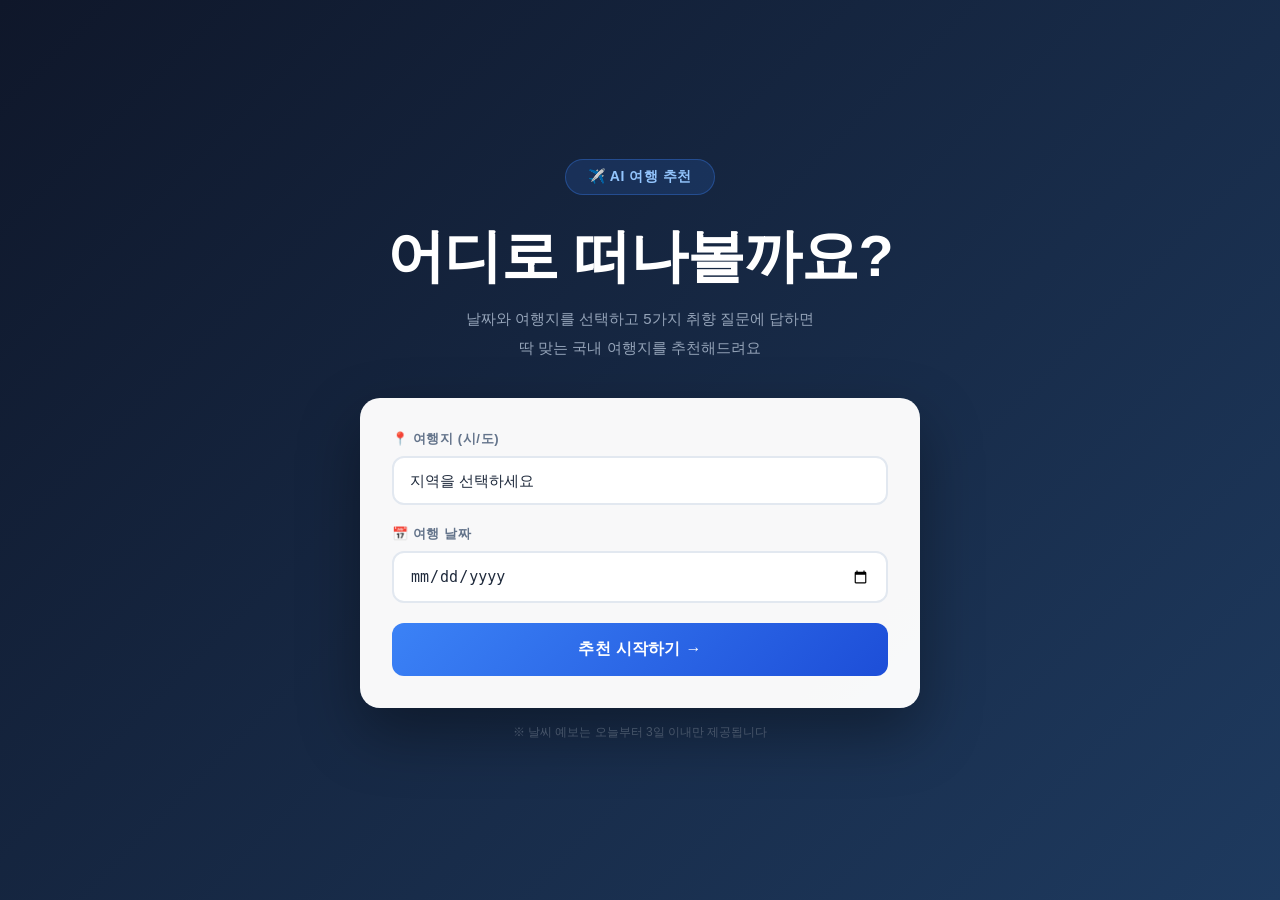
==== frontend/index.html @ f93f8a8e "Initial commit: travel recommender with weather, tourism, and Gemini AI" ====
<!DOCTYPE html>
<html lang="ko">
<head>
    <meta charset="UTF-8">
    <meta name="viewport" content="width=device-width, initial-scale=1.0">
    <title>국내 여행지 추천</title>
    <link rel="stylesheet" href="style.css">
</head>
<body>
<div id="app">

    <!-- Step 1: 지역 + 날짜 -->
    <section id="step-1" class="step active">
        <div class="hero">
            <div class="hero-content">
                <div class="hero-badge">✈️ AI 여행 추천</div>
                <h1>어디로 떠나볼까요?</h1>
                <p class="hero-sub">
                    날짜와 여행지를 선택하고 5가지 취향 질문에 답하면<br>
                    딱 맞는 국내 여행지를 추천해드려요
                </p>
                <div class="input-card">
                    <div class="input-group">
                        <label for="region-select">📍 여행지 (시/도)</label>
                        <select id="region-select">
                            <option value="">지역을 선택하세요</option>
                        </select>
                    </div>
                    <div class="input-group">
                        <label for="date-input">📅 여행 날짜</label>
                        <input type="date" id="date-input">
                    </div>
                    <button class="btn-primary" onclick="handleStep1()">
                        추천 시작하기 →
                    </button>
                </div>
                <p class="hero-note">※ 날씨 예보는 오늘부터 3일 이내만 제공됩니다</p>
            </div>
        </div>
    </section>

    <!-- Step 2-6: 취향 질문 -->
    <section id="step-questions" class="step">
        <div class="question-container">
            <div class="progress-bar">
                <div class="progress-track">
                    <div class="progress-fill" id="progress-fill"></div>
                </div>
                <span class="progress-text" id="progress-text">1 / 5</span>
            </div>
            <div class="question-content">
                <div class="question-number" id="q-number">Q1</div>
                <h2 class="question-text" id="q-text"></h2>
                <div class="options-grid" id="q-options"></div>
            </div>
            <button class="btn-back" id="back-btn" onclick="goBack()">← 이전으로</button>
        </div>
    </section>

    <!-- 로딩 -->
    <section id="step-loading" class="step">
        <div class="loading-container">
            <div class="loading-spinner"></div>
            <h2>여행지를 찾고 있어요...</h2>
            <p>날씨와 관광 정보를 분석 중입니다</p>
        </div>
    </section>

    <!-- Step 7: 결과 -->
    <section id="step-results" class="step">
        <div class="results-container">
            <div class="results-header">
                <button class="btn-restart" onclick="restart()">↩ 다시 시작</button>
                <div>
                    <h2 class="results-title"><span id="result-region"></span> 여행 추천</h2>
                    <p class="results-date" id="result-date"></p>
                </div>
            </div>

            <div id="weather-card" class="weather-card"></div>

            <h3 class="section-title">🗺️ 추천 여행지</h3>
            <div class="places-grid" id="places-grid"></div>
        </div>
    </section>

</div>

<div id="toast" class="toast"></div>

<!-- 상세정보 모달 -->
<div id="detail-modal" class="modal-overlay" onclick="closeModal(event)">
    <div class="modal-card">
        <button class="modal-close" onclick="closeDetailModal()">✕</button>
        <div id="modal-body" class="modal-body">
            <div class="loading-container" style="min-height:300px">
                <div class="loading-spinner"></div>
                <p>불러오는 중...</p>
            </div>
        </div>
    </div>
</div>

<script src="app.js"></script>
</body>
</html>
---- frontend/style.css ----
:root {
    --primary: #3B82F6;
    --primary-dark: #1D4ED8;
    --secondary: #10B981;
    --bg-1: #0F172A;
    --bg-2: #1E3A5F;
    --card-bg: rgba(255, 255, 255, 0.97);
    --text-primary: #1E293B;
    --text-muted: #64748B;
    --shadow: 0 25px 60px rgba(0, 0, 0, 0.35);
    --radius: 20px;
    --radius-sm: 12px;
}

* { margin: 0; padding: 0; box-sizing: border-box; }

body {
    font-family: 'Apple SD Gothic Neo', 'Noto Sans KR', 'Malgun Gothic', sans-serif;
    background: linear-gradient(135deg, var(--bg-1) 0%, var(--bg-2) 100%);
    min-height: 100vh;
    color: var(--text-primary);
}

/* ─── Steps ─── */
.step { display: none; }
.step.active { display: block; }

/* ─── Hero / Step 1 ─── */
.hero {
    min-height: 100vh;
    display: flex;
    align-items: center;
    justify-content: center;
    padding: 40px 20px;
}

.hero-content {
    text-align: center;
    width: 100%;
    max-width: 560px;
}

.hero-badge {
    display: inline-block;
    background: rgba(59, 130, 246, 0.15);
    border: 1px solid rgba(59, 130, 246, 0.35);
    color: #93C5FD;
    padding: 8px 22px;
    border-radius: 100px;
    font-size: 14px;
    font-weight: 600;
    margin-bottom: 28px;
    letter-spacing: 0.5px;
}

.hero h1 {
    font-size: clamp(2rem, 6vw, 3.6rem);
    font-weight: 900;
    color: #fff;
    margin-bottom: 16px;
    line-height: 1.15;
    letter-spacing: -1px;
}

.hero-sub {
    font-size: 15px;
    color: #94A3B8;
    line-height: 1.9;
    margin-bottom: 36px;
}

.input-card {
    background: var(--card-bg);
    border-radius: var(--radius);
    padding: 32px;
    box-shadow: var(--shadow);
    text-align: left;
}

.input-group { margin-bottom: 20px; }

.input-group label {
    display: block;
    font-size: 13px;
    font-weight: 700;
    color: var(--text-muted);
    margin-bottom: 8px;
    text-transform: uppercase;
    letter-spacing: 0.6px;
}

.input-group select,
.input-group input[type="date"] {
    width: 100%;
    padding: 14px 16px;
    border: 2px solid #E2E8F0;
    border-radius: var(--radius-sm);
    font-size: 15px;
    color: var(--text-primary);
    background: #fff;
    transition: border-color 0.2s;
    -webkit-appearance: none;
    appearance: none;
}

.input-group select:focus,
.input-group input[type="date"]:focus {
    outline: none;
    border-color: var(--primary);
    box-shadow: 0 0 0 3px rgba(59, 130, 246, 0.12);
}

.btn-primary {
    width: 100%;
    padding: 16px;
    background: linear-gradient(135deg, var(--primary), var(--primary-dark));
    color: #fff;
    border: none;
    border-radius: var(--radius-sm);
    font-size: 16px;
    font-weight: 800;
    cursor: pointer;
    transition: transform 0.2s, box-shadow 0.2s;
    letter-spacing: 0.3px;
}

.btn-primary:hover {
    transform: translateY(-2px);
    box-shadow: 0 10px 28px rgba(59, 130, 246, 0.45);
}

.btn-primary:active { transform: translateY(0); }

.hero-note {
    margin-top: 16px;
    font-size: 12px;
    color: #475569;
}

/* ─── Question Section ─── */
.question-container {
    min-height: 100vh;
    display: flex;
    flex-direction: column;
    align-items: center;
    justify-content: center;
    padding: 48px 20px;
    max-width: 680px;
    margin: 0 auto;
}

.progress-bar {
    width: 100%;
    display: flex;
    align-items: center;
    gap: 16px;
    margin-bottom: 56px;
}

.progress-track {
    flex: 1;
    height: 5px;
    background: rgba(255, 255, 255, 0.1);
    border-radius: 100px;
    overflow: hidden;
}

.progress-fill {
    height: 100%;
    background: linear-gradient(90deg, var(--primary), var(--secondary));
    border-radius: 100px;
    transition: width 0.4s ease;
    width: 0%;
}

.progress-text {
    color: #94A3B8;
    font-size: 13px;
    font-weight: 600;
    white-space: nowrap;
}

.question-content { width: 100%; text-align: center; }

.question-number {
    display: inline-block;
    background: rgba(59, 130, 246, 0.12);
    border: 1px solid rgba(59, 130, 246, 0.3);
    color: #93C5FD;
    padding: 4px 18px;
    border-radius: 100px;
    font-size: 12px;
    font-weight: 700;
    margin-bottom: 20px;
    letter-spacing: 1px;
    text-transform: uppercase;
}

.question-text {
    font-size: clamp(1.3rem, 3.5vw, 1.9rem);
    font-weight: 800;
    color: #fff;
    margin-bottom: 40px;
    line-height: 1.4;
}

.options-grid {
    display: grid;
    grid-template-columns: 1fr 1fr;
    gap: 16px;
    width: 100%;
}

.option-card {
    background: var(--card-bg);
    border-radius: var(--radius);
    padding: 36px 24px;
    cursor: pointer;
    border: 3px solid transparent;
    text-align: center;
    transition: transform 0.25s, box-shadow 0.25s, border-color 0.2s;
}

.option-card:hover {
    transform: translateY(-5px);
    box-shadow: 0 24px 48px rgba(0, 0, 0, 0.35);
    border-color: var(--primary);
}

.option-card:active { transform: translateY(-2px); }

.option-icon {
    font-size: 52px;
    display: block;
    margin-bottom: 16px;
    line-height: 1;
}

.option-label {
    font-size: 16px;
    font-weight: 800;
    color: var(--text-primary);
    margin-bottom: 8px;
}

.option-desc {
    font-size: 13px;
    color: var(--text-muted);
    line-height: 1.5;
}

.options-grid.four {
    grid-template-columns: 1fr 1fr;
}

.options-grid.four .option-card {
    padding: 24px 16px;
}

.options-grid.four .option-icon {
    font-size: 38px;
    margin-bottom: 10px;
}

.options-grid.four .option-label {
    font-size: 14px;
}

.options-grid.four .option-desc {
    font-size: 12px;
}

.btn-back {
    margin-top: 36px;
    background: transparent;
    border: none;
    color: #64748B;
    font-size: 14px;
    cursor: pointer;
    padding: 10px 20px;
    border-radius: 8px;
    transition: color 0.2s;
}

.btn-back:hover { color: #fff; }

/* ─── Loading ─── */
.loading-container {
    min-height: 100vh;
    display: flex;
    flex-direction: column;
    align-items: center;
    justify-content: center;
    text-align: center;
    color: #fff;
    gap: 16px;
}

.loading-spinner {
    width: 56px;
    height: 56px;
    border: 4px solid rgba(255, 255, 255, 0.1);
    border-top-color: var(--primary);
    border-radius: 50%;
    animation: spin 0.9s linear infinite;
}

@keyframes spin { to { transform: rotate(360deg); } }

.loading-container h2 { font-size: 22px; font-weight: 700; }
.loading-container p { color: #94A3B8; font-size: 14px; }

/* ─── Results ─── */
.results-container {
    max-width: 1200px;
    margin: 0 auto;
    padding: 48px 24px 80px;
}

.results-header {
    display: flex;
    align-items: center;
    gap: 20px;
    margin-bottom: 36px;
    flex-wrap: wrap;
}

.btn-restart {
    background: rgba(255, 255, 255, 0.08);
    border: 1px solid rgba(255, 255, 255, 0.15);
    color: #CBD5E1;
    padding: 10px 18px;
    border-radius: var(--radius-sm);
    cursor: pointer;
    font-size: 14px;
    transition: background 0.2s;
    white-space: nowrap;
}

.btn-restart:hover { background: rgba(255, 255, 255, 0.15); color: #fff; }

.results-title {
    font-size: clamp(1.4rem, 3vw, 2rem);
    font-weight: 900;
    color: #fff;
    letter-spacing: -0.5px;
}

.results-date {
    color: #64748B;
    font-size: 13px;
    margin-top: 4px;
}

/* ─── Weather Card ─── */
.weather-card {
    background: linear-gradient(135deg, #1E3A8A 0%, #0369A1 100%);
    border-radius: var(--radius);
    padding: 32px 36px;
    color: #fff;
    margin-bottom: 48px;
    display: flex;
    align-items: center;
    gap: 28px;
    flex-wrap: wrap;
    box-shadow: 0 16px 48px rgba(3, 105, 161, 0.35);
}

.weather-icon-big {
    font-size: 88px;
    line-height: 1;
    flex-shrink: 0;
}

.weather-info h3 {
    font-size: 16px;
    font-weight: 600;
    opacity: 0.75;
    margin-bottom: 8px;
}

.weather-temp {
    font-size: 52px;
    font-weight: 900;
    line-height: 1;
    margin-bottom: 16px;
    letter-spacing: -2px;
}

.weather-details { display: flex; gap: 24px; flex-wrap: wrap; }

.weather-detail { font-size: 14px; opacity: 0.75; }
.weather-detail span { font-weight: 700; opacity: 1; color: #BAE6FD; }

.weather-unavailable {
    background: rgba(255, 255, 255, 0.08);
    border-radius: var(--radius-sm);
    padding: 20px 28px;
    color: rgba(255, 255, 255, 0.6);
    font-size: 15px;
    width: 100%;
}

/* ─── Section Title ─── */
.section-title {
    font-size: 20px;
    font-weight: 800;
    color: #fff;
    margin-bottom: 24px;
    letter-spacing: -0.3px;
}

/* ─── Places Grid ─── */
.places-grid {
    display: grid;
    grid-template-columns: repeat(auto-fill, minmax(300px, 1fr));
    gap: 20px;
}

.place-card {
    background: var(--card-bg);
    border-radius: var(--radius);
    overflow: hidden;
    transition: transform 0.25s, box-shadow 0.25s;
}

.place-card:hover {
    transform: translateY(-5px);
    box-shadow: 0 24px 48px rgba(0, 0, 0, 0.3);
}

.place-image {
    width: 100%;
    height: 190px;
    object-fit: cover;
    display: block;
}

.place-placeholder {
    width: 100%;
    height: 190px;
    display: flex;
    align-items: center;
    justify-content: center;
    font-size: 64px;
    background: linear-gradient(135deg, #EFF6FF, #DBEAFE);
}

.place-body { padding: 20px 22px; }

.place-type {
    display: inline-block;
    background: #EFF6FF;
    color: var(--primary);
    font-size: 11px;
    font-weight: 700;
    padding: 4px 12px;
    border-radius: 100px;
    margin-bottom: 10px;
    letter-spacing: 0.4px;
    text-transform: uppercase;
}

.place-title {
    font-size: 16px;
    font-weight: 800;
    color: var(--text-primary);
    margin-bottom: 8px;
    line-height: 1.35;
}

.place-address {
    font-size: 13px;
    color: var(--text-muted);
    line-height: 1.5;
}

.place-tel {
    font-size: 12px;
    color: var(--text-muted);
    margin-top: 6px;
}

.place-reason {
    margin-top: 12px;
    padding: 10px 12px;
    background: #EFF6FF;
    border-left: 3px solid var(--primary);
    border-radius: 6px;
    font-size: 13px;
    color: #1E40AF;
    line-height: 1.6;
}

.no-results {
    grid-column: 1 / -1;
    text-align: center;
    color: #64748B;
    padding: 64px 20px;
    font-size: 16px;
    line-height: 2;
}

/* ─── Toast ─── */
.toast {
    position: fixed;
    bottom: 32px;
    left: 50%;
    transform: translateX(-50%) translateY(20px);
    background: #EF4444;
    color: #fff;
    padding: 12px 24px;
    border-radius: var(--radius-sm);
    font-size: 14px;
    font-weight: 600;
    z-index: 9999;
    pointer-events: none;
    opacity: 0;
    transition: opacity 0.3s, transform 0.3s;
    white-space: nowrap;
    box-shadow: 0 8px 24px rgba(239, 68, 68, 0.4);
}

.toast.show {
    opacity: 1;
    transform: translateX(-50%) translateY(0);
}

/* ─── Modal ─── */
.modal-overlay {
    position: fixed;
    inset: 0;
    background: rgba(0, 0, 0, 0.7);
    z-index: 1000;
    display: flex;
    align-items: center;
    justify-content: center;
    padding: 20px;
    opacity: 0;
    pointer-events: none;
    transition: opacity 0.25s;
}

.modal-overlay.open {
    opacity: 1;
    pointer-events: all;
}

.modal-card {
    background: #fff;
    border-radius: var(--radius);
    width: 100%;
    max-width: 640px;
    max-height: 90vh;
    overflow-y: auto;
    position: relative;
    box-shadow: 0 32px 80px rgba(0, 0, 0, 0.5);
    animation: modal-in 0.25s ease;
}

@keyframes modal-in {
    from { transform: translateY(24px); opacity: 0; }
    to   { transform: translateY(0);    opacity: 1; }
}

.modal-close {
    position: sticky;
    top: 16px;
    float: right;
    margin: 16px 16px 0 0;
    background: rgba(0,0,0,0.08);
    border: none;
    border-radius: 50%;
    width: 36px;
    height: 36px;
    font-size: 16px;
    cursor: pointer;
    z-index: 10;
    transition: background 0.2s;
}

.modal-close:hover { background: rgba(0,0,0,0.18); }

.modal-image {
    width: 100%;
    height: 260px;
    object-fit: cover;
    display: block;
    border-radius: var(--radius) var(--radius) 0 0;
}

.modal-placeholder {
    width: 100%;
    height: 200px;
    display: flex;
    align-items: center;
    justify-content: center;
    font-size: 72px;
    background: linear-gradient(135deg, #EFF6FF, #DBEAFE);
    border-radius: var(--radius) var(--radius) 0 0;
}

.modal-content { padding: 24px 28px 32px; }

.modal-type {
    display: inline-block;
    background: #EFF6FF;
    color: var(--primary);
    font-size: 11px;
    font-weight: 700;
    padding: 4px 12px;
    border-radius: 100px;
    margin-bottom: 12px;
    text-transform: uppercase;
    letter-spacing: 0.4px;
}

.modal-title {
    font-size: 22px;
    font-weight: 900;
    color: var(--text-primary);
    margin-bottom: 16px;
    line-height: 1.3;
}

.modal-meta {
    display: flex;
    flex-direction: column;
    gap: 8px;
    margin-bottom: 20px;
}

.modal-meta-item {
    font-size: 14px;
    color: var(--text-muted);
    display: flex;
    gap: 8px;
}

.modal-meta-item a {
    color: var(--primary);
    text-decoration: none;
    word-break: break-all;
}

.modal-meta-item a:hover { text-decoration: underline; }

.modal-overview {
    font-size: 14px;
    color: var(--text-primary);
    line-height: 1.8;
    border-top: 1px solid #E2E8F0;
    padding-top: 20px;
    margin-bottom: 20px;
    white-space: pre-line;
}

.modal-map-btn {
    display: inline-block;
    padding: 12px 24px;
    background: linear-gradient(135deg, var(--primary), var(--primary-dark));
    color: #fff;
    border-radius: var(--radius-sm);
    font-size: 14px;
    font-weight: 700;
    text-decoration: none;
    transition: transform 0.2s, box-shadow 0.2s;
}

.modal-map-btn:hover {
    transform: translateY(-2px);
    box-shadow: 0 8px 20px rgba(59,130,246,0.4);
}

.place-card { cursor: pointer; }

/* ─── Responsive ─── */
@media (max-width: 600px) {
    .options-grid { grid-template-columns: 1fr; }
    .option-card { padding: 28px 20px; }
    .option-icon { font-size: 42px; }
    .weather-card { padding: 24px 20px; }
    .weather-temp { font-size: 40px; }
    .weather-icon-big { font-size: 64px; }
    .input-card { padding: 24px 20px; }
    .results-container { padding: 32px 16px 60px; }
    .results-header { flex-direction: column; align-items: flex-start; }
}
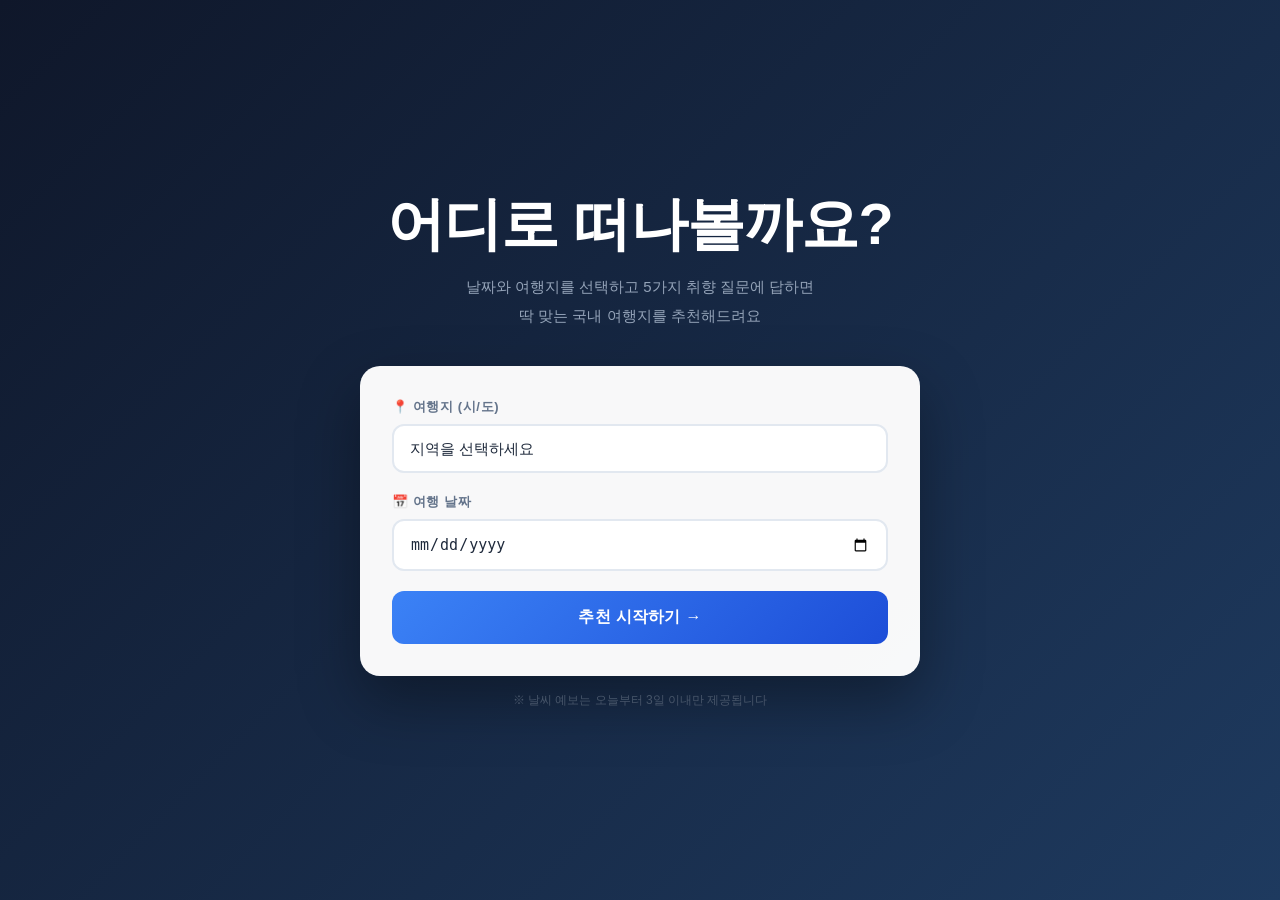
==== commit ab9ee3b6: "refactor: remove Gemini API and improve UI/UX - Remove Gemini API integration (google-generativeai d" ====
--- a/frontend/index.html
+++ b/frontend/index.html
@@ -13,7 +13,7 @@
     <section id="step-1" class="step active">
         <div class="hero">
             <div class="hero-content">
-                <div class="hero-badge">✈️ AI 여행 추천</div>
+
                 <h1>어디로 떠나볼까요?</h1>
                 <p class="hero-sub">
                     날짜와 여행지를 선택하고 5가지 취향 질문에 답하면<br>
@@ -29,6 +29,9 @@
                     <div class="input-group">
                         <label for="date-input">📅 여행 날짜</label>
                         <input type="date" id="date-input">
+                        <p id="date-error" style="display:none; color:#EF4444; font-size:13px; margin-top:6px; font-weight:600;">
+                            ⚠️ 14일 이후는 선택할 수 없습니다.
+                        </p>
                     </div>
                     <button class="btn-primary" onclick="handleStep1()">
                         추천 시작하기 →
@@ -53,7 +56,7 @@
                 <h2 class="question-text" id="q-text"></h2>
                 <div class="options-grid" id="q-options"></div>
             </div>
-            <button class="btn-back" id="back-btn" onclick="goBack()">← 이전으로</button>
+            <button class="btn-back" id="back-btn" onclick="goBack()">← 이전 질문으로 돌아가기</button>
         </div>
     </section>
 
--- a/frontend/style.css
+++ b/frontend/style.css
@@ -272,17 +272,24 @@
 
 .btn-back {
     margin-top: 36px;
-    background: transparent;
-    border: none;
-    color: #64748B;
-    font-size: 14px;
+    background: rgba(255, 255, 255, 0.08);
+    border: 1.5px solid rgba(255, 255, 255, 0.28);
+    color: #CBD5E1;
+    font-size: 15px;
+    font-weight: 600;
     cursor: pointer;
-    padding: 10px 20px;
-    border-radius: 8px;
-    transition: color 0.2s;
-}
-
-.btn-back:hover { color: #fff; }
+    padding: 12px 28px;
+    border-radius: var(--radius-sm);
+    transition: background 0.2s, color 0.2s, border-color 0.2s, transform 0.2s;
+    letter-spacing: 0.2px;
+}
+
+.btn-back:hover {
+    background: rgba(255, 255, 255, 0.16);
+    color: #fff;
+    border-color: rgba(255, 255, 255, 0.5);
+    transform: translateX(-3px);
+}
 
 /* ─── Loading ─── */
 .loading-container {
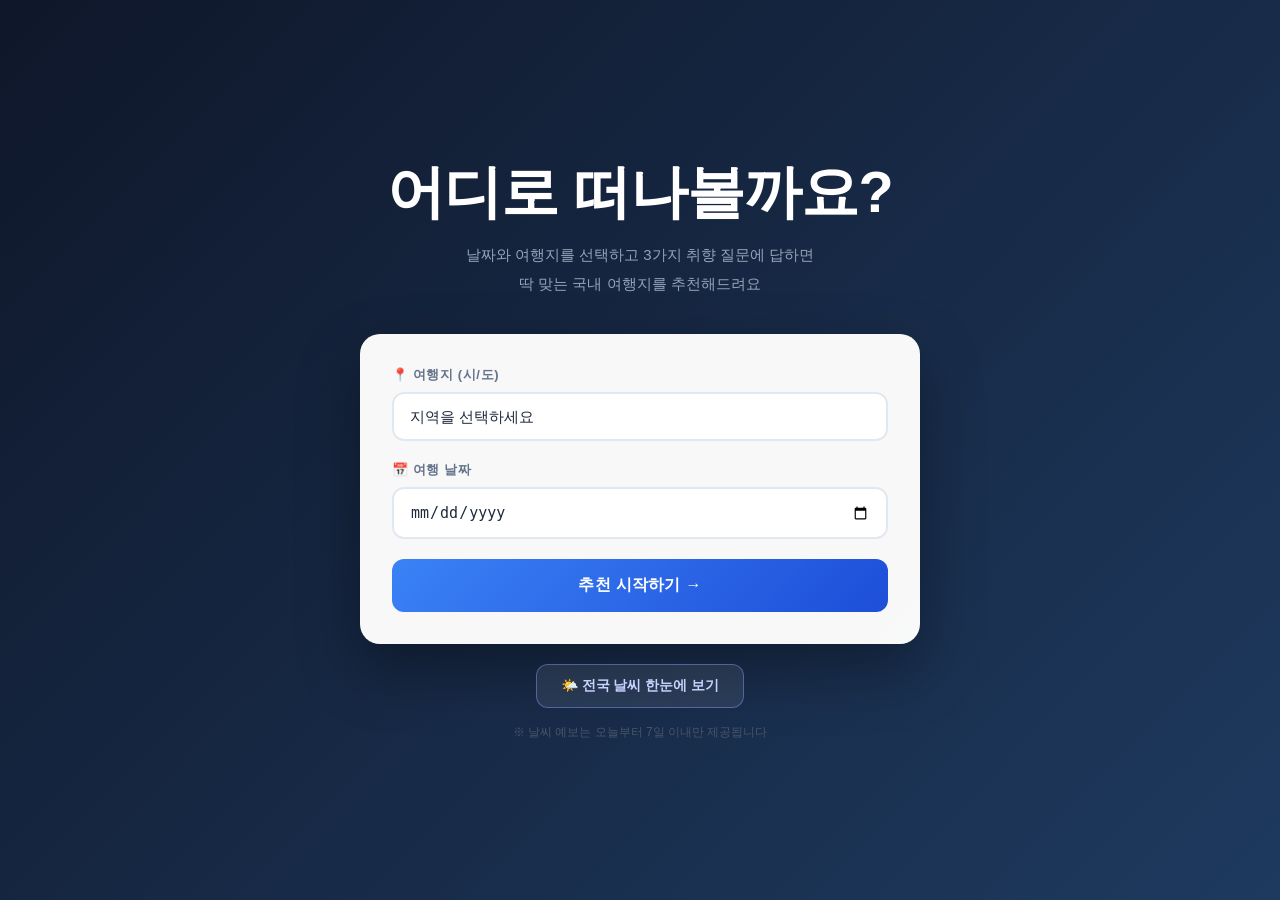
==== commit 5dda73f7: "feat: cron 기반 전국 날씨 HTML 생성 + 날씨 캐싱, UI 개선 - cron 컨테이너 추가: 기상청 발표시각마다 weather.html 생성/갱신 (nginx 서빙) " ====
--- a/frontend/index.html
+++ b/frontend/index.html
@@ -16,7 +16,7 @@
 
                 <h1>어디로 떠나볼까요?</h1>
                 <p class="hero-sub">
-                    날짜와 여행지를 선택하고 5가지 취향 질문에 답하면<br>
+                    날짜와 여행지를 선택하고 3가지 취향 질문에 답하면<br>
                     딱 맞는 국내 여행지를 추천해드려요
                 </p>
                 <div class="input-card">
@@ -30,14 +30,15 @@
                         <label for="date-input">📅 여행 날짜</label>
                         <input type="date" id="date-input">
                         <p id="date-error" style="display:none; color:#EF4444; font-size:13px; margin-top:6px; font-weight:600;">
-                            ⚠️ 14일 이후는 선택할 수 없습니다.
+                            ⚠️ 오늘부터 7일까지만 선택할 수 있습니다.
                         </p>
                     </div>
                     <button class="btn-primary" onclick="handleStep1()">
                         추천 시작하기 →
                     </button>
                 </div>
-                <p class="hero-note">※ 날씨 예보는 오늘부터 3일 이내만 제공됩니다</p>
+                <a class="btn-weather-page" href="/weather.html">🌤️ 전국 날씨 한눈에 보기</a>
+                <p class="hero-note">※ 날씨 예보는 오늘부터 7일 이내만 제공됩니다</p>
             </div>
         </div>
     </section>
@@ -49,7 +50,7 @@
                 <div class="progress-track">
                     <div class="progress-fill" id="progress-fill"></div>
                 </div>
-                <span class="progress-text" id="progress-text">1 / 5</span>
+                <span class="progress-text" id="progress-text">1 / 3</span>
             </div>
             <div class="question-content">
                 <div class="question-number" id="q-number">Q1</div>
@@ -73,11 +74,10 @@
     <section id="step-results" class="step">
         <div class="results-container">
             <div class="results-header">
-                <button class="btn-restart" onclick="restart()">↩ 다시 시작</button>
                 <div>
                     <h2 class="results-title"><span id="result-region"></span> 여행 추천</h2>
-                    <p class="results-date" id="result-date"></p>
                 </div>
+                <a class="btn-weather-page" href="/weather.html">🌤️ 전국 날씨 한눈에 보기</a>
             </div>
 
             <div id="weather-card" class="weather-card"></div>
--- a/frontend/style.css
+++ b/frontend/style.css
@@ -131,6 +131,32 @@
 
 .btn-primary:active { transform: translateY(0); }
 
+.btn-weather-page {
+    display: inline-block;
+    margin-top: 20px;
+    padding: 12px 24px;
+    background: rgba(255, 255, 255, 0.08);
+    border: 1.5px solid rgba(129, 140, 248, 0.5);
+    border-radius: var(--radius-sm);
+    color: #C7D2FE;
+    font-size: 14px;
+    font-weight: 700;
+    text-decoration: none;
+    transition: background 0.15s, border-color 0.15s, color 0.15s;
+}
+
+.btn-weather-page:hover {
+    background: rgba(129, 140, 248, 0.18);
+    border-color: #818CF8;
+    color: #fff;
+}
+
+/* 결과 헤더 안에서는 우측 정렬 + 상단 여백 제거 */
+.results-header .btn-weather-page {
+    margin-top: 0;
+    margin-left: auto;
+}
+
 .hero-note {
     margin-top: 16px;
     font-size: 12px;
@@ -249,6 +275,14 @@
     line-height: 1.5;
 }
 
+.options-grid.three {
+    grid-template-columns: 1fr 1fr 1fr;
+}
+
+.options-grid.three .option-card {
+    padding: 28px 16px;
+}
+
 .options-grid.four {
     grid-template-columns: 1fr 1fr;
 }
@@ -363,41 +397,115 @@
 .weather-card {
     background: linear-gradient(135deg, #1E3A8A 0%, #0369A1 100%);
     border-radius: var(--radius);
-    padding: 32px 36px;
+    padding: 18px 24px;
     color: #fff;
     margin-bottom: 48px;
-    display: flex;
-    align-items: center;
-    gap: 28px;
-    flex-wrap: wrap;
     box-shadow: 0 16px 48px rgba(3, 105, 161, 0.35);
 }
 
-.weather-icon-big {
-    font-size: 88px;
-    line-height: 1;
-    flex-shrink: 0;
-}
-
-.weather-info h3 {
-    font-size: 16px;
-    font-weight: 600;
-    opacity: 0.75;
-    margin-bottom: 8px;
-}
-
-.weather-temp {
-    font-size: 52px;
+.weather-header {
+    font-size: 14px;
+    font-weight: 700;
+    color: rgba(255, 255, 255, 0.65);
+    margin-bottom: 12px;
+    letter-spacing: 0.4px;
+}
+
+.weather-days {
+    display: flex;
+    align-items: stretch;
+    gap: 0;
+    scrollbar-width: none;
+    -ms-overflow-style: none;
+}
+
+.weather-days::-webkit-scrollbar { display: none; }
+
+.weather-day {
+    flex: 1 1 0;
+    min-width: 0;
+    text-align: center;
+    padding: 6px 6px;
+    border-right: 1px solid rgba(255, 255, 255, 0.12);
+}
+
+.weather-day:last-child { border-right: none; }
+
+/* 오늘 — 다른 날보다 강조 */
+.weather-day.today {
+    flex: 1.3 1 0;
+    background: rgba(255, 255, 255, 0.10);
+    border-radius: 14px;
+    border-right: none;
+}
+
+.weather-day.today + .weather-day { border-left: 1px solid rgba(255, 255, 255, 0.12); }
+
+.weather-day.today .weather-day-label { color: #FDE68A; }
+.weather-day.today .weather-day-icon { font-size: 40px; }
+.weather-day.today .weather-day-name { font-size: 14px; }
+.weather-day.today .temp-max,
+.weather-day.today .temp-min { font-size: 22px; }
+
+/* 현재 온도 (오늘만) */
+.weather-day-current {
+    font-size: 26px;
     font-weight: 900;
     line-height: 1;
-    margin-bottom: 16px;
-    letter-spacing: -2px;
-}
-
-.weather-details { display: flex; gap: 24px; flex-wrap: wrap; }
-
-.weather-detail { font-size: 14px; opacity: 0.75; }
-.weather-detail span { font-weight: 700; opacity: 1; color: #BAE6FD; }
+    color: #fff;
+    margin-bottom: 4px;
+}
+
+.weather-day-label {
+    font-size: 12px;
+    font-weight: 700;
+    color: rgba(255, 255, 255, 0.55);
+    margin-bottom: 6px;
+    text-transform: uppercase;
+    letter-spacing: 0.8px;
+}
+
+.weather-day-icon {
+    font-size: 32px;
+    line-height: 1;
+    margin-bottom: 4px;
+}
+
+.weather-day-name {
+    font-size: 13px;
+    color: rgba(255, 255, 255, 0.8);
+    margin-bottom: 6px;
+}
+
+.weather-day-temp {
+    display: flex;
+    align-items: baseline;
+    justify-content: center;
+    gap: 4px;
+    margin-bottom: 4px;
+}
+
+.temp-max {
+    font-size: 20px;
+    font-weight: 800;
+    color: #FCA5A5;
+}
+
+.temp-divider {
+    font-size: 14px;
+    color: rgba(255, 255, 255, 0.35);
+}
+
+.temp-min {
+    font-size: 20px;
+    font-weight: 800;
+    color: #BAE6FD;
+}
+
+.weather-day-pop {
+    font-size: 12px;
+    color: rgba(255, 255, 255, 0.6);
+}
 
 .weather-unavailable {
     background: rgba(255, 255, 255, 0.08);
@@ -405,7 +513,19 @@
     padding: 20px 28px;
     color: rgba(255, 255, 255, 0.6);
     font-size: 15px;
-    width: 100%;
+}
+
+@media (max-width: 600px) {
+    .weather-day { padding: 6px 3px; }
+    .weather-day-icon { font-size: 24px; }
+    .temp-max, .temp-min { font-size: 13px; }
+    .weather-day-label { font-size: 10px; letter-spacing: 0.3px; }
+    .weather-day-name { font-size: 11px; }
+    .weather-day-pop { font-size: 10px; }
+    .weather-day.today .weather-day-icon { font-size: 32px; }
+    .weather-day.today .temp-max,
+    .weather-day.today .temp-min { font-size: 16px; }
+    .weather-day-current { font-size: 22px; }
 }
 
 /* ─── Section Title ─── */
@@ -683,7 +803,9 @@
 
 /* ─── Responsive ─── */
 @media (max-width: 600px) {
-    .options-grid { grid-template-columns: 1fr; }
+    .options-grid,
+    .options-grid.three,
+    .options-grid.four { grid-template-columns: 1fr; }
     .option-card { padding: 28px 20px; }
     .option-icon { font-size: 42px; }
     .weather-card { padding: 24px 20px; }
